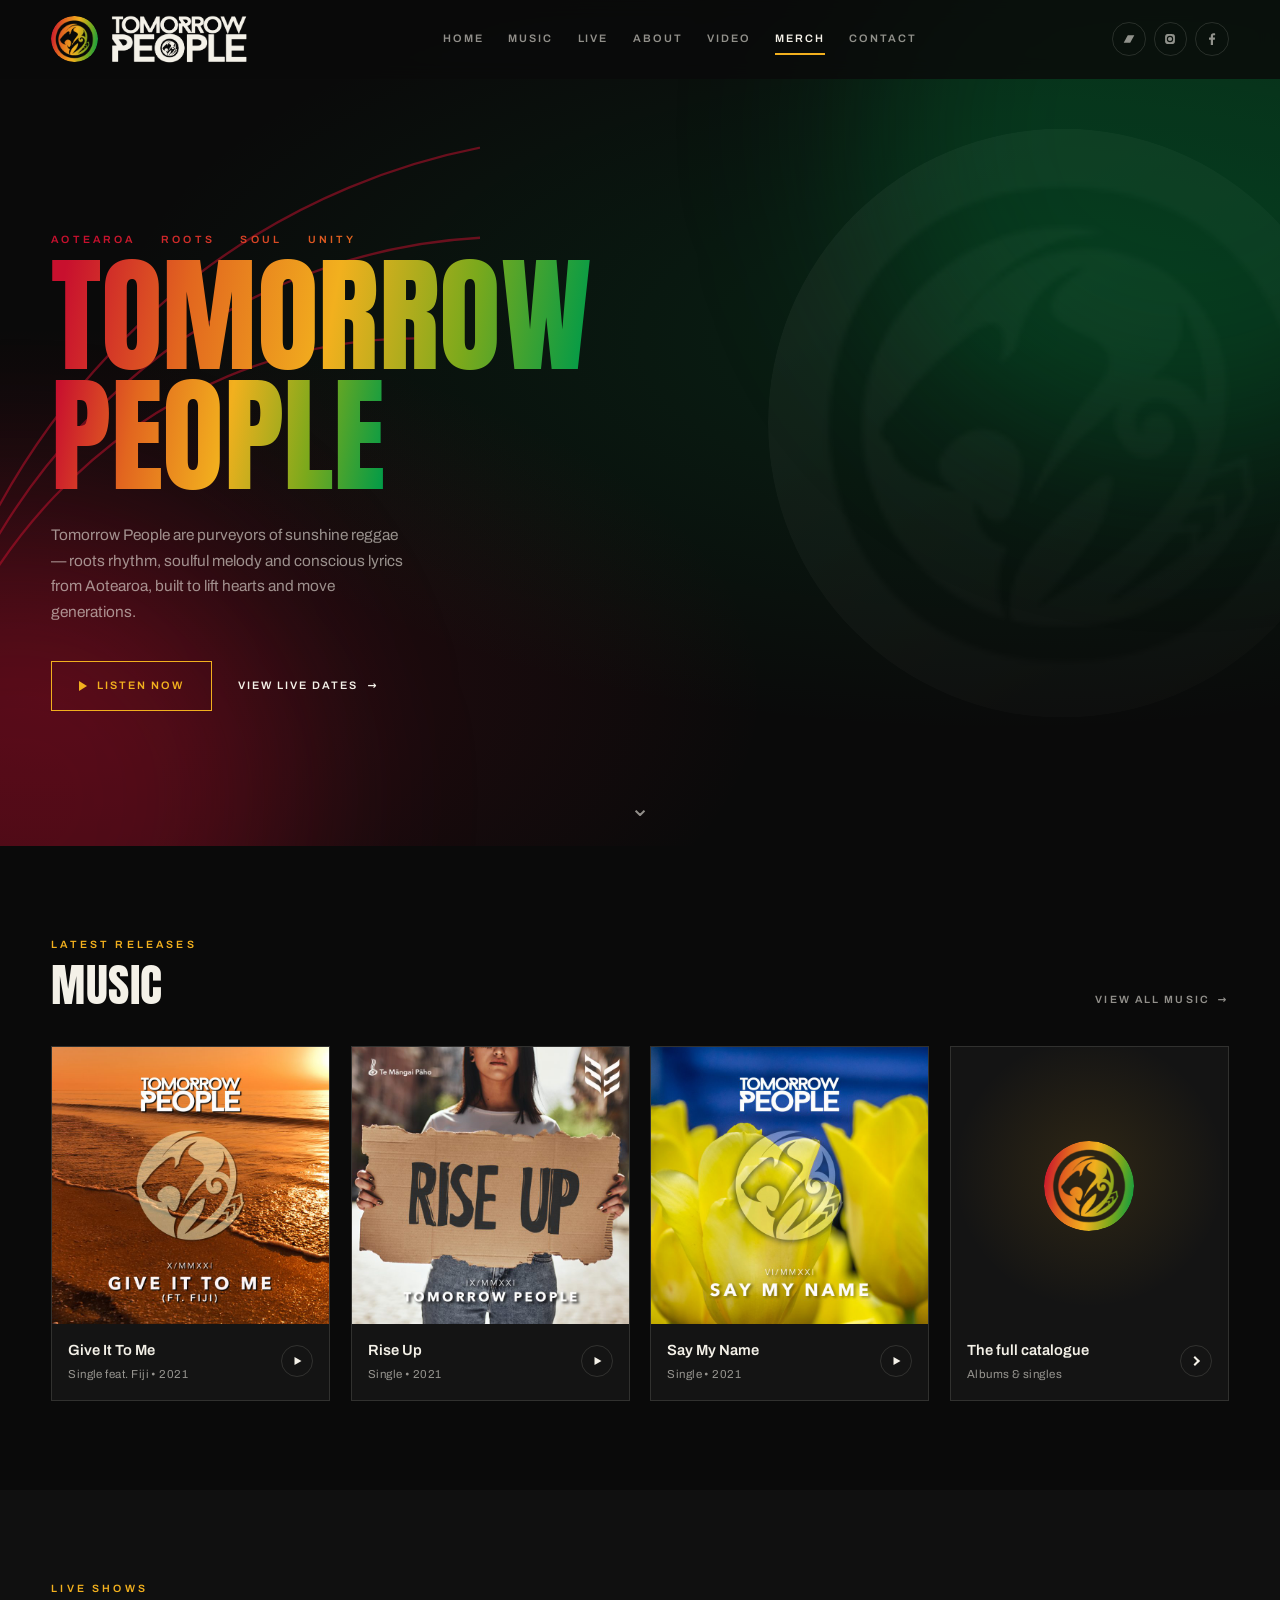
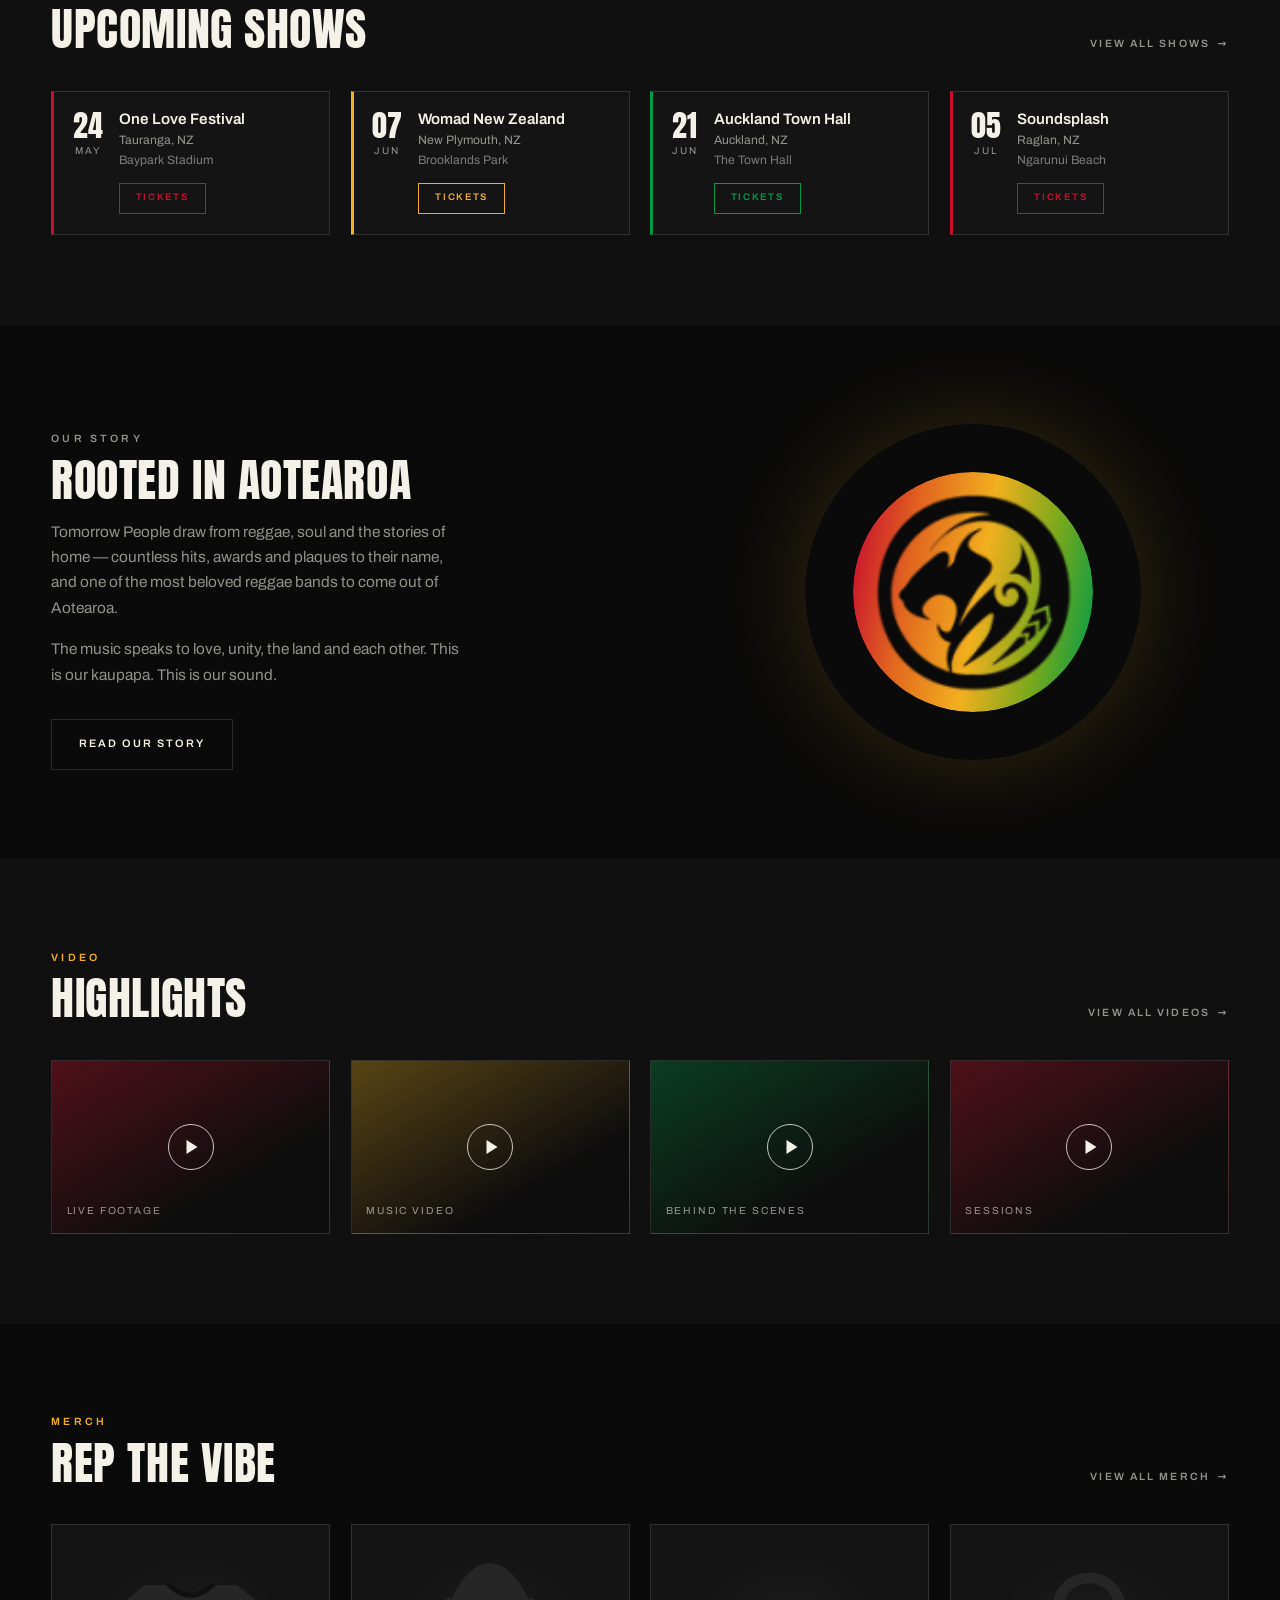
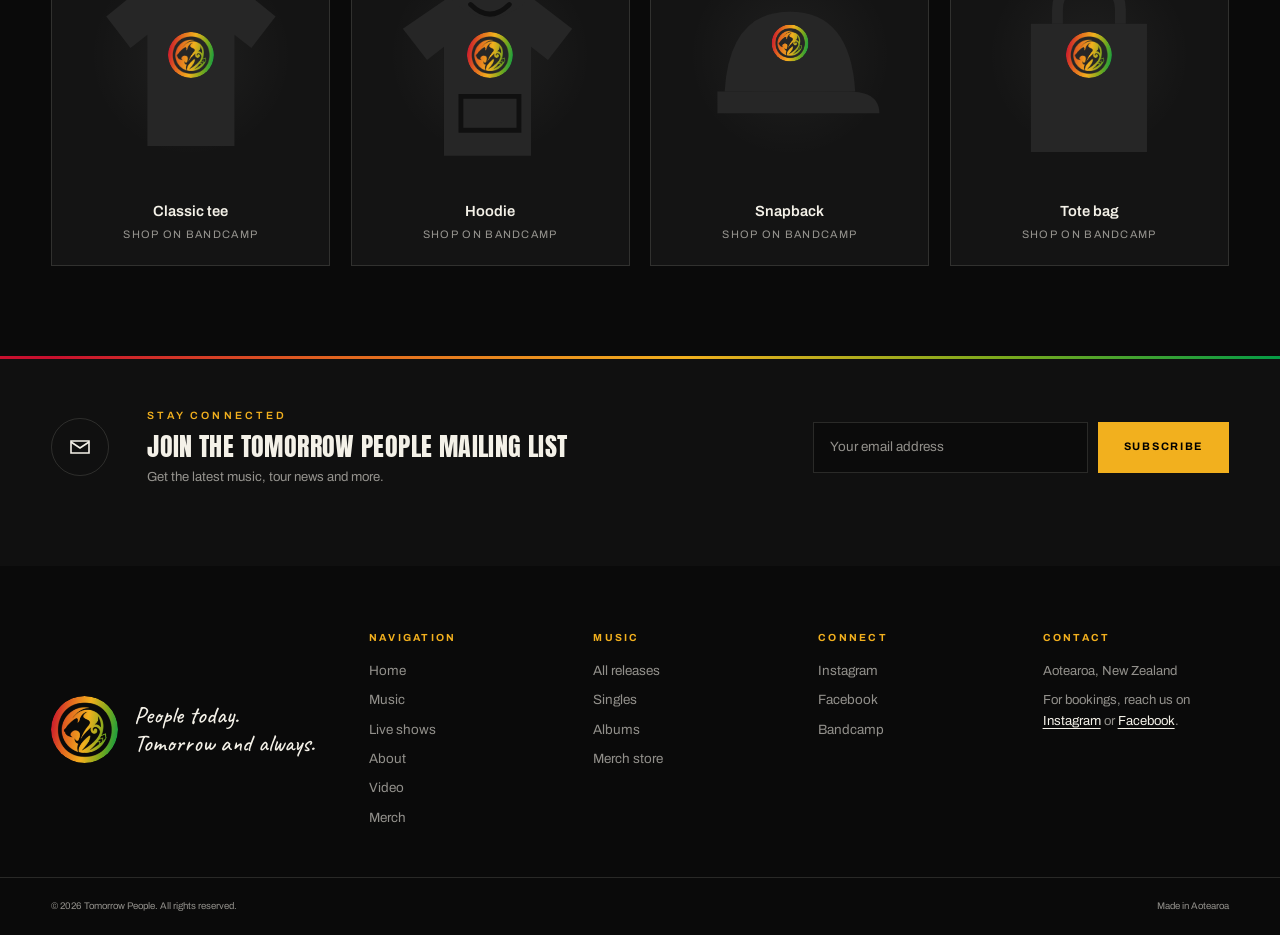
==== index.html @ d4800ada "Add root index.html for GitHub Pages Duplicates the self-contained standalone so the site loads at t" ====
<!DOCTYPE html>
<html lang="en-NZ">
<head>
<meta charset="utf-8">
<meta name="viewport" content="width=device-width, initial-scale=1">
<title>Tomorrow People — Aotearoa Reggae Band</title>
<meta name="description" content="Tomorrow People are purveyors of sunshine reggae. Countless hits, awards and plaques to their name, they are one of New Zealand's most beloved reggae bands.">
<link rel="icon" href="[data-uri]">
<style>
/* latin-ext */
@font-face {
  font-family: 'Anton';
  font-style: normal;
  font-weight: 400;
  font-display: swap;
  src: url([data-uri]) format('woff2');
  unicode-range: U+0100-02BA, U+02BD-02C5, U+02C7-02CC, U+02CE-02D7, U+02DD-02FF, U+0304, U+0308, U+0329, U+1D00-1DBF, U+1E00-1E9F, U+1EF2-1EFF, U+2020, U+20A0-20AB, U+20AD-20C0, U+2113, U+2C60-2C7F, U+A720-A7FF;
}
/* latin */
@font-face {
  font-family: 'Anton';
  font-style: normal;
  font-weight: 400;
  font-display: swap;
  src: url([data-uri]) format('woff2');
  unicode-range: U+0000-00FF, U+0131, U+0152-0153, U+02BB-02BC, U+02C6, U+02DA, U+02DC, U+0304, U+0308, U+0329, U+2000-206F, U+20AC, U+2122, U+2191, U+2193, U+2212, U+2215, U+FEFF, U+FFFD;
}
/* latin-ext */
@font-face {
  font-family: 'Archivo';
  font-style: normal;
  font-weight: 400;
  font-stretch: 100%;
  font-display: swap;
  src: url([data-uri]) format('woff2');
  unicode-range: U+0100-02BA, U+02BD-02C5, U+02C7-02CC, U+02CE-02D7, U+02DD-02FF, U+0304, U+0308, U+0329, U+1D00-1DBF, U+1E00-1E9F, U+1EF2-1EFF, U+2020, U+20A0-20AB, U+20AD-20C0, U+2113, U+2C60-2C7F, U+A720-A7FF;
}
/* latin */
@font-face {
  font-family: 'Archivo';
  font-style: normal;
  font-weight: 400;
  font-stretch: 100%;
  font-display: swap;
  src: url([data-uri]) format('woff2');
  unicode-range: U+0000-00FF, U+0131, U+0152-0153, U+02BB-02BC, U+02C6, U+02DA, U+02DC, U+0304, U+0308, U+0329, U+2000-206F, U+20AC, U+2122, U+2191, U+2193, U+2212, U+2215, U+FEFF, U+FFFD;
}
/* latin-ext */
@font-face {
  font-family: 'Archivo';
  font-style: normal;
  font-weight: 500;
  font-stretch: 100%;
  font-display: swap;
  src: url([data-uri]) format('woff2');
  unicode-range: U+0100-02BA, U+02BD-02C5, U+02C7-02CC, U+02CE-02D7, U+02DD-02FF, U+0304, U+0308, U+0329, U+1D00-1DBF, U+1E00-1E9F, U+1EF2-1EFF, U+2020, U+20A0-20AB, U+20AD-20C0, U+2113, U+2C60-2C7F, U+A720-A7FF;
}
/* latin */
@font-face {
  font-family: 'Archivo';
  font-style: normal;
  font-weight: 500;
  font-stretch: 100%;
  font-display: swap;
  src: url([data-uri]) format('woff2');
  unicode-range: U+0000-00FF, U+0131, U+0152-0153, U+02BB-02BC, U+02C6, U+02DA, U+02DC, U+0304, U+0308, U+0329, U+2000-206F, U+20AC, U+2122, U+2191, U+2193, U+2212, U+2215, U+FEFF, U+FFFD;
}
/* latin-ext */
@font-face {
  font-family: 'Archivo';
  font-style: normal;
  font-weight: 600;
  font-stretch: 100%;
  font-display: swap;
  src: url([data-uri]) format('woff2');
  unicode-range: U+0100-02BA, U+02BD-02C5, U+02C7-02CC, U+02CE-02D7, U+02DD-02FF, U+0304, U+0308, U+0329, U+1D00-1DBF, U+1E00-1E9F, U+1EF2-1EFF, U+2020, U+20A0-20AB, U+20AD-20C0, U+2113, U+2C60-2C7F, U+A720-A7FF;
}
/* latin */
@font-face {
  font-family: 'Archivo';
  font-style: normal;
  font-weight: 600;
  font-stretch: 100%;
  font-display: swap;
  src: url([data-uri]) format('woff2');
  unicode-range: U+0000-00FF, U+0131, U+0152-0153, U+02BB-02BC, U+02C6, U+02DA, U+02DC, U+0304, U+0308, U+0329, U+2000-206F, U+20AC, U+2122, U+2191, U+2193, U+2212, U+2215, U+FEFF, U+FFFD;
}
/* latin-ext */
@font-face {
  font-family: 'Archivo';
  font-style: normal;
  font-weight: 700;
  font-stretch: 100%;
  font-display: swap;
  src: url([data-uri]) format('woff2');
  unicode-range: U+0100-02BA, U+02BD-02C5, U+02C7-02CC, U+02CE-02D7, U+02DD-02FF, U+0304, U+0308, U+0329, U+1D00-1DBF, U+1E00-1E9F, U+1EF2-1EFF, U+2020, U+20A0-20AB, U+20AD-20C0, U+2113, U+2C60-2C7F, U+A720-A7FF;
}
/* latin */
@font-face {
  font-family: 'Archivo';
  font-style: normal;
  font-weight: 700;
  font-stretch: 100%;
  font-display: swap;
  src: url([data-uri]) format('woff2');
  unicode-range: U+0000-00FF, U+0131, U+0152-0153, U+02BB-02BC, U+02C6, U+02DA, U+02DC, U+0304, U+0308, U+0329, U+2000-206F, U+20AC, U+2122, U+2191, U+2193, U+2212, U+2215, U+FEFF, U+FFFD;
}

/* latin-ext */
@font-face {
  font-family: 'Caveat';
  font-style: normal;
  font-weight: 500;
  font-display: swap;
  src: url([data-uri]) format('woff2');
  unicode-range: U+0100-02BA, U+02BD-02C5, U+02C7-02CC, U+02CE-02D7, U+02DD-02FF, U+0304, U+0308, U+0329, U+1D00-1DBF, U+1E00-1E9F, U+1EF2-1EFF, U+2020, U+20A0-20AB, U+20AD-20C0, U+2113, U+2C60-2C7F, U+A720-A7FF;
}
/* latin */
@font-face {
  font-family: 'Caveat';
  font-style: normal;
  font-weight: 500;
  font-display: swap;
  src: url([data-uri]) format('woff2');
  unicode-range: U+0000-00FF, U+0131, U+0152-0153, U+02BB-02BC, U+02C6, U+02DA, U+02DC, U+0304, U+0308, U+0329, U+2000-206F, U+20AC, U+2122, U+2191, U+2193, U+2212, U+2215, U+FEFF, U+FFFD;
}
/* latin-ext */
@font-face {
  font-family: 'Caveat';
  font-style: normal;
  font-weight: 600;
  font-display: swap;
  src: url([data-uri]) format('woff2');
  unicode-range: U+0100-02BA, U+02BD-02C5, U+02C7-02CC, U+02CE-02D7, U+02DD-02FF, U+0304, U+0308, U+0329, U+1D00-1DBF, U+1E00-1E9F, U+1EF2-1EFF, U+2020, U+20A0-20AB, U+20AD-20C0, U+2113, U+2C60-2C7F, U+A720-A7FF;
}
/* latin */
@font-face {
  font-family: 'Caveat';
  font-style: normal;
  font-weight: 600;
  font-display: swap;
  src: url([data-uri]) format('woff2');
  unicode-range: U+0000-00FF, U+0131, U+0152-0153, U+02BB-02BC, U+02C6, U+02DA, U+02DC, U+0304, U+0308, U+0329, U+2000-206F, U+20AC, U+2122, U+2191, U+2193, U+2212, U+2215, U+FEFF, U+FFFD;
}

</style>
<style>
/* Tomorrow People — 2026 redesign
   Display: Anton · Text/UI: Archivo · Script: Caveat (all self-hosted) */

:root {
  --ink:       #0a0a0a;
  --panel:     #101010;
  --panel-2:   #141414;
  --cream:     #f4f1e8;
  --muted:     rgba(244, 241, 232, .58);
  --faint:     rgba(244, 241, 232, .13);

  --red:   #c8102e;
  --gold:  #f2b01e;
  --green: #009b48;

  --rasta: linear-gradient(100deg, var(--red) 4%, #e2661f 26%, var(--gold) 52%, #7ba91c 76%, var(--green) 98%);

  --shell: 1360px;
  --pad: clamp(1.25rem, 4vw, 4rem);
  --section-y: clamp(3.5rem, 7vw, 6.5rem);

  --display: "Anton", "Arial Narrow", sans-serif;
  --text: "Archivo", system-ui, -apple-system, "Segoe UI", sans-serif;
  --script: "Caveat", cursive;

  --ease: cubic-bezier(.22, .61, .36, 1);

  /* Emblem crop, from the 900×320 logo sheet. The mark is a solid disc with the
     lion knocked OUT of it, so the gradient paints the disc and the lion reads as
     negative space. Cropping inside the disc's outer edge (x313 y141, 148×148) and
     clipping to a circle trims the reggae margin down to a slim collar. */
  --sheet: url([data-uri]);
}

*, *::before, *::after { box-sizing: border-box; }

html { scroll-behavior: smooth; scroll-padding-top: 5.5rem; }

body {
  margin: 0;
  background: var(--ink);
  color: var(--cream);
  font-family: var(--text);
  font-size: clamp(.88rem, .82rem + .18vw, .97rem);
  line-height: 1.65;
  -webkit-font-smoothing: antialiased;
  overflow-x: hidden;
}

img, svg { display: block; max-width: 100%; height: auto; }
a { color: inherit; text-decoration: none; }
h1, h2, h3 { margin: 0; font-weight: 400; }
p { margin: 0; }
ul { margin: 0; padding: 0; list-style: none; }

:focus-visible { outline: 2px solid var(--gold); outline-offset: 3px; }

.shell {
  width: 100%; max-width: var(--shell);
  margin-inline: auto; padding-inline: var(--pad);
}

.visually-hidden {
  position: absolute; width: 1px; height: 1px;
  margin: -1px; padding: 0; overflow: hidden;
  clip-path: inset(50%); white-space: nowrap;
}

.skip {
  position: absolute; top: -100px; left: 1rem; z-index: 100;
  background: var(--gold); color: #000;
  padding: .7rem 1.1rem; font-size: .75rem;
  letter-spacing: .14em; text-transform: uppercase;
}
.skip:focus { top: 1rem; }

/* ── The emblem, cropped out of the wordmark and re-coloured ─── */

.emblem {
  --size: 2rem;
  display: block;
  width: var(--size); height: var(--size);
  border-radius: 50%;
  background: var(--cream);
  -webkit-mask-image: var(--sheet);
  mask-image: var(--sheet);
  -webkit-mask-repeat: no-repeat;
  mask-repeat: no-repeat;
  -webkit-mask-size: calc(var(--size) * 6.0811) calc(var(--size) * 2.1622);
  mask-size: calc(var(--size) * 6.0811) calc(var(--size) * 2.1622);
  -webkit-mask-position: calc(var(--size) * -2.1149) calc(var(--size) * -.9527);
  mask-position: calc(var(--size) * -2.1149) calc(var(--size) * -.9527);
}
.emblem-rasta { background: var(--rasta); }

.wordmark {
  display: block;
  width: 8.6rem; aspect-ratio: 900 / 320;
  background: var(--cream);
  -webkit-mask-image: var(--sheet);
  mask-image: var(--sheet);
  -webkit-mask-size: contain; mask-size: contain;
  -webkit-mask-repeat: no-repeat; mask-repeat: no-repeat;
}

/* No outer ring — the emblem's own disc is the mark. */
.badge { display: grid; place-items: center; flex: none; }
.badge-inner { display: grid; place-items: center; }
.badge .emblem { --size: 2.9rem; }
.badge-lg .emblem { --size: 4.2rem; }

/* ── Type helpers ─────────────────────────────────────────── */

.section-title {
  font-family: var(--display);
  font-size: clamp(1.8rem, 1.2rem + 2.1vw, 2.9rem);
  line-height: 1.02;
  letter-spacing: .012em;
  text-transform: uppercase;
}

.eyebrow {
  text-transform: uppercase;
  letter-spacing: .3em;
  font-size: .66rem;
  font-weight: 600;
  margin-bottom: .5rem;
}
.eyebrow-gold { color: var(--gold); }
.eyebrow-rasta {
  background: var(--rasta);
  -webkit-background-clip: text; background-clip: text;
  color: transparent;
}
.eyebrow b { font-weight: 400; opacity: .8; margin-inline: .25rem; }

.rasta-text {
  background: var(--rasta);
  -webkit-background-clip: text; background-clip: text;
  color: transparent;
}

.head {
  display: flex; align-items: flex-end; justify-content: space-between;
  gap: 1.5rem; flex-wrap: wrap;
  margin-bottom: clamp(1.5rem, 3vw, 2.4rem);
}
.head-link {
  text-transform: uppercase; letter-spacing: .2em;
  font-size: .66rem; font-weight: 600;
  display: inline-flex; align-items: center; gap: .5rem;
  color: var(--muted);
  transition: color .3s var(--ease), gap .3s var(--ease);
}
.head-link:hover { color: var(--gold); gap: .85rem; }

/* ── Buttons ──────────────────────────────────────────────── */

.btn {
  display: inline-flex; align-items: center; gap: .6rem;
  padding: .95rem 1.7rem;
  border: 1px solid transparent;
  text-transform: uppercase; letter-spacing: .18em;
  font-size: .68rem; font-weight: 600;
  transition: background-color .3s var(--ease), color .3s var(--ease),
              border-color .3s var(--ease), transform .3s var(--ease);
  white-space: nowrap;
}
.btn-gold { border-color: var(--gold); color: var(--gold); }
.btn-gold:hover { background: var(--gold); color: #000; }

.btn-outline { border-color: var(--faint); color: var(--cream); }
.btn-outline:hover { border-color: var(--gold); color: var(--gold); }

.btn-plain { color: var(--cream); padding-inline: .4rem; }
.btn-plain:hover { color: var(--gold); }

.play {
  width: 0; height: 0;
  border-left: 8px solid currentColor;
  border-top: 5px solid transparent;
  border-bottom: 5px solid transparent;
}

/* ── Header ───────────────────────────────────────────────── */

.site-header {
  position: fixed; inset: 0 0 auto 0; z-index: 50;
  background: rgba(10, 10, 10, .82);
  backdrop-filter: blur(10px);
  border-bottom: 1px solid transparent;
  transition: background-color .35s var(--ease), border-color .35s var(--ease);
}
.site-header.is-stuck {
  background: rgba(10, 10, 10, .96);
  border-bottom-color: var(--faint);
}

.header-inner {
  display: flex; align-items: center; gap: clamp(1rem, 3vw, 2.5rem);
  min-height: 4.9rem;
}
.brand { display: flex; align-items: center; gap: .8rem; }

.nav-desktop {
  display: flex; gap: clamp(.9rem, 1.9vw, 2rem);
  margin-inline: auto;
}
.nav-desktop a {
  position: relative;
  text-transform: uppercase; letter-spacing: .18em;
  font-size: .68rem; font-weight: 600;
  padding-block: .4rem;
  color: var(--muted);
  transition: color .3s var(--ease);
}
.nav-desktop a::after {
  content: ""; position: absolute; left: 0; right: 0; bottom: 0;
  height: 2px; background: var(--gold);
  transform: scaleX(0); transform-origin: center;
  transition: transform .3s var(--ease);
}
.nav-desktop a:hover { color: var(--cream); }
.nav-desktop a.is-active { color: var(--cream); }
.nav-desktop a.is-active::after { transform: scaleX(1); }

.header-social { display: flex; gap: .5rem; }
.header-social a {
  display: grid; place-items: center;
  width: 2.1rem; height: 2.1rem; border-radius: 50%;
  border: 1px solid var(--faint); color: var(--muted);
  transition: color .3s var(--ease), border-color .3s var(--ease);
}
.header-social svg { width: 1rem; height: 1rem; fill: currentColor; }
.header-social a:hover { color: var(--gold); border-color: var(--gold); }

.burger {
  display: none; gap: 5px; place-content: center;
  width: 2.6rem; height: 2.6rem;
  background: none; border: 0; cursor: pointer; padding: 0;
}
.burger span {
  display: block; width: 25px; height: 2px; background: var(--cream);
  transition: transform .3s var(--ease), opacity .2s var(--ease);
}
.burger[aria-expanded="true"] span:nth-child(1) { transform: translateY(7px) rotate(45deg); }
.burger[aria-expanded="true"] span:nth-child(2) { opacity: 0; }
.burger[aria-expanded="true"] span:nth-child(3) { transform: translateY(-7px) rotate(-45deg); }

/* ── Overlay menu ─────────────────────────────────────────── */

.overlay {
  position: fixed; inset: 0; z-index: 45;
  background: var(--ink);
  display: flex; flex-direction: column;
  justify-content: center; gap: 2.5rem;
  padding: 6rem var(--pad) 3rem;
}
.overlay[hidden] { display: none; }
.overlay-nav { display: grid; gap: .3rem; }
.overlay-nav a {
  font-family: var(--display);
  font-size: clamp(1.9rem, 1rem + 4.4vw, 3.4rem);
  line-height: 1.15; text-transform: uppercase;
  color: var(--muted);
  transition: color .3s var(--ease), transform .3s var(--ease);
}
.overlay-nav a:hover { color: var(--gold); transform: translateX(.5rem); }
.overlay-foot {
  display: flex; flex-wrap: wrap; gap: 1.4rem;
  border-top: 1px solid var(--faint); padding-top: 1.4rem;
  font-size: .7rem; letter-spacing: .18em; text-transform: uppercase;
  color: var(--muted);
}

/* ── Hero ─────────────────────────────────────────────────── */

.hero {
  position: relative; overflow: hidden;
  display: grid; align-items: center;
  min-height: min(94vh, 880px);
  padding-top: 6rem;
  background:
    radial-gradient(120% 80% at 78% 40%, rgba(0, 155, 72, .16), transparent 58%),
    radial-gradient(90% 70% at 4% 82%, rgba(200, 16, 46, .18), transparent 62%),
    var(--ink);
}

.hero-mark {
  --size: clamp(22rem, 46vw, 44rem);
  position: absolute; top: 50%; right: -6%;
  transform: translateY(-50%);
  background: linear-gradient(150deg, rgba(244,241,232,.24), rgba(244,241,232,.05));
  opacity: .22;
  filter: blur(.4px);
  pointer-events: none;
}

.glow {
  position: absolute; border-radius: 50%;
  filter: blur(90px); pointer-events: none;
}
.glow-left { width: 34rem; height: 34rem; left: -16rem; bottom: -14rem; background: rgba(200, 16, 46, .3); }
.glow-right { width: 40rem; height: 40rem; right: -14rem; top: -12rem; background: rgba(0, 155, 72, .26); }

.arcs {
  position: absolute; left: 0; bottom: 0;
  width: min(38%, 30rem); height: 100%;
  fill: none; stroke: var(--red); stroke-width: 1.4;
  opacity: .5; pointer-events: none;
}

.hero-inner { position: relative; z-index: 2; }

.hero-title {
  font-family: var(--display);
  font-size: clamp(3rem, .4rem + 9.4vw, 8.5rem);
  line-height: .95;
  letter-spacing: -.004em;
  text-transform: uppercase;
}

.hero-lede {
  margin-top: 1.6rem;
  color: var(--muted);
  max-width: 40ch;
}
.hero-actions { display: flex; flex-wrap: wrap; align-items: center; gap: 1.2rem; margin-top: 2.3rem; }

.scroll-cue {
  position: absolute; left: 50%; bottom: 1.6rem;
  transform: translateX(-50%);
  color: var(--muted); font-size: 1.5rem; line-height: 1;
  animation: bob 2.4s ease-in-out infinite;
}
.scroll-cue:hover { color: var(--gold); }
@keyframes bob { 0%, 100% { transform: translate(-50%, 0); } 50% { transform: translate(-50%, 6px); } }

/* ── Section shells ───────────────────────────────────────── */

.band { padding-block: var(--section-y); background: var(--ink); }
.band-alt { background: var(--panel); }

/* ── Music cards ──────────────────────────────────────────── */

.cards {
  display: grid;
  grid-template-columns: repeat(4, minmax(0, 1fr));
  gap: clamp(.8rem, 1.6vw, 1.4rem);
}
.card { background: var(--panel-2); border: 1px solid var(--faint); }
.card > a { display: block; height: 100%; }
.card-art { display: grid; place-items: center; aspect-ratio: 1; overflow: hidden; }
.card-art img {
  width: 100%; height: 100%; object-fit: cover;
  transition: transform .5s var(--ease);
}
.card:hover .card-art img { transform: scale(1.05); }
.card-more .card-art {
  background: radial-gradient(70% 70% at 50% 45%, rgba(242, 176, 30, .12), transparent 70%);
}
/* --size must be a length: the mask-size/mask-position calcs below resolve
   percentages against different boxes and would desync the crop. */
.card-more .emblem { --size: clamp(3.5rem, 7vw, 6rem); }

.card-foot {
  display: flex; align-items: center; justify-content: space-between;
  gap: .8rem; padding: .85rem 1rem 1rem;
}
.card-text { display: grid; gap: .15rem; min-width: 0; }
.card-text strong { font-weight: 600; font-size: .92rem; }
.card-text em {
  font-style: normal; font-size: .72rem;
  color: var(--muted); letter-spacing: .04em;
}

.play-dot {
  position: relative; flex: none;
  width: 2rem; height: 2rem; border-radius: 50%;
  border: 1px solid var(--faint);
  transition: border-color .3s var(--ease), background-color .3s var(--ease);
}
.play-dot::after {
  content: ""; position: absolute; top: 50%; left: 54%;
  transform: translate(-50%, -50%);
  border-left: 7px solid var(--cream);
  border-top: 4.5px solid transparent;
  border-bottom: 4.5px solid transparent;
  transition: border-left-color .3s var(--ease);
}
.play-dot-arrow::after {
  left: 50%; border: 0;
  width: 7px; height: 7px;
  border-top: 2px solid var(--cream); border-right: 2px solid var(--cream);
  transform: translate(-65%, -50%) rotate(45deg);
}
.card:hover .play-dot { border-color: var(--gold); background: var(--gold); }
.card:hover .play-dot::after { border-left-color: #000; border-top-color: #000; border-right-color: #000; }

/* ── Shows ────────────────────────────────────────────────── */

.shows {
  display: grid;
  grid-template-columns: repeat(4, minmax(0, 1fr));
  gap: clamp(.8rem, 1.6vw, 1.4rem);
}
.show {
  display: flex; gap: 1rem;
  padding: 1.15rem 1.15rem 1.25rem;
  background: var(--panel-2);
  border: 1px solid var(--faint);
  border-left: 3px solid var(--gold);
  transition: transform .3s var(--ease), border-color .3s var(--ease);
}
.show:hover { transform: translateY(-4px); }
.show-red { border-left-color: var(--red); }
.show-gold { border-left-color: var(--gold); }
.show-green { border-left-color: var(--green); }

.show-when { text-align: center; flex: none; }
.show-when b {
  display: block; font-family: var(--display);
  font-size: 1.9rem; line-height: 1; font-weight: 400;
}
.show-when span {
  display: block; margin-top: .15rem;
  font-size: .62rem; letter-spacing: .2em; text-transform: uppercase;
  color: var(--muted);
}
.show-what { min-width: 0; }
.show-what h3 { font-size: .95rem; font-weight: 600; line-height: 1.3; }
.show-what p { font-size: .76rem; color: var(--muted); }
.show-venue { opacity: .8; }
.ticket {
  display: inline-block; margin-top: .8rem;
  padding: .42rem 1rem;
  border: 1px solid currentColor;
  font-size: .6rem; letter-spacing: .18em; text-transform: uppercase; font-weight: 600;
  transition: background-color .3s var(--ease), color .3s var(--ease);
}
.show-red .ticket { color: var(--red); }
.show-gold .ticket { color: var(--gold); }
.show-green .ticket { color: var(--green); }
.show-red .ticket:hover { background: var(--red); color: #fff; }
.show-gold .ticket:hover { background: var(--gold); color: #000; }
.show-green .ticket:hover { background: var(--green); color: #fff; }

/* ── Story ────────────────────────────────────────────────── */

.story { position: relative; overflow: hidden; }
.story-grid {
  display: grid;
  grid-template-columns: minmax(0, 1fr) minmax(0, .85fr);
  gap: clamp(2rem, 5vw, 4rem);
  align-items: center;
}
.story-copy p { color: var(--muted); max-width: 46ch; margin-top: 1rem; }
.story-copy .section-title { margin-bottom: .4rem; }
.story-copy .btn { margin-top: 2rem; }

.story-art { display: grid; place-items: center; }
.ring {
  display: grid; place-items: center;
  width: min(100%, 21rem); aspect-ratio: 1;
  border-radius: 50%;
  box-shadow: 0 0 90px rgba(242, 176, 30, .18);
}
.ring .emblem { --size: clamp(9rem, 19vw, 15rem); }

/* ── Video ────────────────────────────────────────────────── */

.videos {
  display: grid;
  grid-template-columns: repeat(4, minmax(0, 1fr));
  gap: clamp(.8rem, 1.6vw, 1.4rem);
}
.video > a {
  position: relative; display: grid; place-items: center;
  aspect-ratio: 16 / 10;
  border: 1px solid var(--faint);
  overflow: hidden;
}
.video-red > a { background: linear-gradient(150deg, rgba(200,16,46,.34), #0d0d0d 70%); }
.video-gold > a { background: linear-gradient(150deg, rgba(242,176,30,.32), #0d0d0d 70%); }
.video-green > a { background: linear-gradient(150deg, rgba(0,155,72,.32), #0d0d0d 70%); }

.video-play {
  position: relative;
  width: 2.9rem; height: 2.9rem; border-radius: 50%;
  border: 1.5px solid rgba(244, 241, 232, .8);
  transition: background-color .3s var(--ease), transform .3s var(--ease);
}
.video-play::after {
  content: ""; position: absolute; top: 50%; left: 54%;
  transform: translate(-50%, -50%);
  border-left: 11px solid var(--cream);
  border-top: 7px solid transparent;
  border-bottom: 7px solid transparent;
}
.video:hover .video-play { transform: scale(1.08); background: rgba(244, 241, 232, .14); }
.video-label {
  position: absolute; left: .9rem; bottom: .8rem;
  font-size: .64rem; letter-spacing: .18em; text-transform: uppercase;
  color: var(--muted);
}

/* ── Merch ────────────────────────────────────────────────── */

.merch {
  display: grid;
  grid-template-columns: repeat(4, minmax(0, 1fr));
  gap: clamp(.8rem, 1.6vw, 1.4rem);
}
.product { background: var(--panel-2); border: 1px solid var(--faint); }
.product > a { display: grid; gap: .2rem; padding: 1.2rem 1.1rem 1.3rem; justify-items: center; }

.product-art {
  position: relative; display: grid; place-items: center;
  width: 100%; aspect-ratio: 1; margin-bottom: .6rem;
  background: radial-gradient(58% 58% at 50% 46%, rgba(244, 241, 232, .05), transparent 72%);
}
.product-art svg {
  width: 100%; height: 100%;
  fill: #262626; stroke: none;
  transition: transform .35s var(--ease);
}
.product-art svg .cut { fill: none; stroke: #101010; stroke-width: 4; stroke-linecap: round; }
.product-art svg .outline { fill: none; stroke: #262626; stroke-width: 9; }
.product:hover .product-art svg { transform: translateY(-5px); }

.product-mark {
  position: absolute; top: 46%; left: 50%;
  transform: translate(-50%, -50%);
  --size: clamp(1.9rem, 3.6vw, 2.9rem);
  transition: transform .35s var(--ease);
}
.product:hover .product-mark { transform: translate(-50%, calc(-50% - 5px)); }
.product-mark-cap { top: 41%; --size: clamp(1.5rem, 2.9vw, 2.3rem); }

.product-name { font-weight: 600; font-size: .92rem; }
.product-meta { font-size: .68rem; letter-spacing: .12em; text-transform: uppercase; color: var(--muted); }

/* ── Newsletter ───────────────────────────────────────────── */

.subscribe {
  padding-block: clamp(2rem, 4vw, 3rem);
  background: var(--panel);
  border-top: 3px solid transparent;
  border-image: var(--rasta) 1;
}
.subscribe-inner {
  display: flex; align-items: center; gap: clamp(1rem, 3vw, 2.5rem);
  flex-wrap: wrap;
}
.envelope {
  display: grid; place-items: center; flex: none;
  width: 3.6rem; height: 3.6rem; border-radius: 50%;
  border: 1px solid var(--faint); color: var(--cream);
}
.envelope svg { width: 1.5rem; height: 1.5rem; }
.subscribe-copy { flex: 1 1 20rem; }
.subscribe-copy h2 {
  font-family: var(--display);
  font-size: clamp(1.15rem, .9rem + 1vw, 1.6rem);
  text-transform: uppercase; letter-spacing: .015em; line-height: 1.15;
}
.subscribe-note { color: var(--muted); font-size: .82rem; margin-top: .3rem; }

.subscribe-form { display: flex; gap: .6rem; flex: 0 1 26rem; }
.subscribe-form input {
  flex: 1; min-width: 0;
  background: #0b0b0b; border: 1px solid var(--faint);
  color: var(--cream); padding: .85rem 1rem; font: inherit; font-size: .84rem;
}
.subscribe-form input::placeholder { color: var(--muted); }
.subscribe-form input:focus { outline: none; border-color: var(--gold); }
.subscribe-form button {
  background: var(--gold); border: 0; cursor: pointer;
  color: #000; padding: .85rem 1.6rem;
  font: inherit; font-size: .68rem; font-weight: 700;
  letter-spacing: .16em; text-transform: uppercase;
  transition: filter .3s var(--ease);
}
.subscribe-form button:hover { filter: brightness(1.12); }

.form-note {
  max-width: var(--shell); margin: .8rem auto 0;
  padding-inline: var(--pad);
  min-height: 1.1rem; font-size: .76rem; color: var(--gold);
}

/* ── Footer ───────────────────────────────────────────────── */

.site-footer { background: var(--ink); padding-top: clamp(2.5rem, 5vw, 4rem); }

.footer-grid {
  display: grid;
  grid-template-columns: minmax(0, 1.5fr) repeat(4, minmax(0, 1fr));
  gap: clamp(1.5rem, 3vw, 2.5rem);
  padding-bottom: clamp(2rem, 4vw, 3rem);
}
.footer-brand { display: flex; align-items: center; gap: 1rem; }
.tagline {
  font-family: var(--script);
  font-size: 1.5rem; line-height: 1.15;
  color: var(--cream);
}

.col { display: grid; gap: .45rem; align-content: start; }
.col p { color: var(--muted); font-size: .82rem; }
.col p a { color: var(--cream); text-decoration: underline; text-underline-offset: 3px; }
.col p a:hover { color: var(--gold); }
.foot-head {
  font-size: .64rem; letter-spacing: .22em; text-transform: uppercase;
  font-weight: 700; color: var(--gold); margin-bottom: .35rem;
}
.col > a { color: var(--muted); font-size: .84rem; width: fit-content; }
.col > a:hover { color: var(--cream); }

.footer-bar {
  display: flex; flex-wrap: wrap; gap: 1rem;
  justify-content: space-between;
  padding-block: 1.3rem;
  border-top: 1px solid var(--faint);
  color: var(--muted); font-size: .72rem;
}

/* ── Reveals ──────────────────────────────────────────────── */

.reveal {
  opacity: 0; transform: translateY(20px);
  transition: opacity .7s var(--ease), transform .7s var(--ease);
}
.reveal.in { opacity: 1; transform: none; }

/* ── Responsive ───────────────────────────────────────────── */

@media (max-width: 1180px) {
  .nav-desktop { display: none; }
  .burger { display: grid; }
  .brand { margin-right: auto; }
  .footer-grid { grid-template-columns: repeat(3, minmax(0, 1fr)); }
  .footer-brand { grid-column: 1 / -1; }
}

@media (max-width: 900px) {
  .cards, .shows, .videos, .merch { grid-template-columns: repeat(2, minmax(0, 1fr)); }
  .story-grid { grid-template-columns: minmax(0, 1fr); }
  .story-art { order: -1; }
  .ring { width: min(100%, 15rem); }
  .hero-mark { --size: 30rem; right: -22%; opacity: .14; }
}

@media (max-width: 620px) {
  .header-social { display: none; }
  .cards, .shows, .videos, .merch { grid-template-columns: minmax(0, 1fr); }
  .footer-grid { grid-template-columns: repeat(2, minmax(0, 1fr)); }
  .subscribe-form { flex: 1 1 100%; }
  .arcs { display: none; }
}

@media (prefers-reduced-motion: reduce) {
  html { scroll-behavior: auto; }
  .scroll-cue { animation: none; }
  .reveal { opacity: 1; transform: none; transition: none; }
  *, *::before, *::after {
    animation-duration: .01ms !important;
    transition-duration: .01ms !important;
  }
}

</style>
</head>
<body>

<a class="skip" href="#main">Skip to content</a>

<header class="site-header" id="home">
  <div class="shell header-inner">
    <a class="brand" href="#home" aria-label="Tomorrow People — home">
      <span class="badge"><span class="badge-inner"><i class="emblem emblem-rasta"></i></span></span>
      <span class="wordmark"></span>
    </a>

    <nav class="nav-desktop" id="nav" aria-label="Primary">
      <a href="#home" class="is-active">Home</a>
      <a href="#music">Music</a>
      <a href="#live">Live</a>
      <a href="#about">About</a>
      <a href="#video">Video</a>
      <a href="#merch">Merch</a>
      <a href="#contact">Contact</a>
    </nav>

    <ul class="header-social">
      <li><a href="https://tomorrowpeople.bandcamp.com" target="_blank" rel="noopener" aria-label="Bandcamp">
        <svg viewBox="0 0 24 24" aria-hidden="true"><path d="M4 17.5 10.2 6.5H20L13.8 17.5H4Z"/></svg></a></li>
      <li><a href="https://www.instagram.com/tomorrowppl/" target="_blank" rel="noopener" aria-label="Instagram">
        <svg viewBox="0 0 24 24" aria-hidden="true"><path d="M12 7.2A4.8 4.8 0 1 0 16.8 12 4.81 4.81 0 0 0 12 7.2Zm0 7.92A3.12 3.12 0 1 1 15.12 12 3.12 3.12 0 0 1 12 15.12Zm6.12-8.1a1.12 1.12 0 1 1-1.12-1.12 1.12 1.12 0 0 1 1.12 1.12ZM12 4.68c2.4 0 2.69.01 3.64.05a4.98 4.98 0 0 1 1.67.31 3 3 0 0 1 1.72 1.72 4.98 4.98 0 0 1 .31 1.67c.04.95.05 1.24.05 3.64s-.01 2.69-.05 3.64a4.98 4.98 0 0 1-.31 1.67 3 3 0 0 1-1.72 1.72 4.98 4.98 0 0 1-1.67.31c-.95.04-1.24.05-3.64.05s-2.69-.01-3.64-.05a4.98 4.98 0 0 1-1.67-.31 3 3 0 0 1-1.72-1.72 4.98 4.98 0 0 1-.31-1.67C4.69 14.69 4.68 14.4 4.68 12s.01-2.69.05-3.64a4.98 4.98 0 0 1 .31-1.67 3 3 0 0 1 1.72-1.72 4.98 4.98 0 0 1 1.67-.31c.95-.04 1.24-.05 3.64-.05Z"/></svg></a></li>
      <li><a href="https://facebook.com/tomorrowppl" target="_blank" rel="noopener" aria-label="Facebook">
        <svg viewBox="0 0 24 24" aria-hidden="true"><path d="M13.5 21v-8h2.7l.4-3.1h-3.1V7.9c0-.9.25-1.5 1.55-1.5h1.65V3.6c-.3-.04-1.3-.13-2.45-.13-2.4 0-4.05 1.47-4.05 4.17V9.9H7.5V13h2.7v8h3.3Z"/></svg></a></li>
    </ul>

    <button class="burger" id="burger" aria-expanded="false" aria-controls="overlay-menu" aria-label="Open menu">
      <span></span><span></span><span></span>
    </button>
  </div>
</header>

<div class="overlay" id="overlay-menu" hidden>
  <nav class="overlay-nav" aria-label="Full">
    <a href="#home">Home</a>
    <a href="#music">Music</a>
    <a href="#live">Live</a>
    <a href="#about">About</a>
    <a href="#video">Video</a>
    <a href="#merch">Merch</a>
    <a href="#contact">Contact</a>
  </nav>
  <div class="overlay-foot">
    <a href="https://tomorrowpeople.bandcamp.com" target="_blank" rel="noopener">Bandcamp</a>
    <a href="https://www.instagram.com/tomorrowppl/" target="_blank" rel="noopener">Instagram</a>
    <a href="https://facebook.com/tomorrowppl" target="_blank" rel="noopener">Facebook</a>
  </div>
</div>

<main id="main">

  <!-- ── HERO ─────────────────────────────────────────────── -->
  <section class="hero">
    <i class="emblem hero-mark" aria-hidden="true"></i>
    <span class="glow glow-left" aria-hidden="true"></span>
    <span class="glow glow-right" aria-hidden="true"></span>
    <svg class="arcs" viewBox="0 0 300 500" preserveAspectRatio="none" aria-hidden="true">
      <path d="M-60 520 A 320 320 0 0 1 260 200" />
      <path d="M-60 520 A 380 380 0 0 1 320 140" />
      <path d="M-60 520 A 440 440 0 0 1 380 80" />
    </svg>

    <div class="shell hero-inner">
      <p class="eyebrow eyebrow-rasta">Aotearoa <b>&bull;</b> Roots <b>&bull;</b> Soul <b>&bull;</b> Unity</p>
      <h1 class="hero-title"><span class="rasta-text">Tomorrow</span><br><span class="rasta-text">People</span></h1>
      <p class="hero-lede">
        Tomorrow People are purveyors of sunshine reggae — roots rhythm,
        soulful melody and conscious lyrics from Aotearoa, built to lift
        hearts and move generations.
      </p>
      <div class="hero-actions">
        <a class="btn btn-gold" href="#music"><span class="play" aria-hidden="true"></span>Listen now</a>
        <a class="btn btn-plain" href="#live">View live dates <span aria-hidden="true">&#8594;</span></a>
      </div>
    </div>

    <a class="scroll-cue" href="#music" aria-label="Scroll to music"><span aria-hidden="true">&#8964;</span></a>
  </section>

  <!-- ── MUSIC ────────────────────────────────────────────── -->
  <section class="band" id="music">
    <div class="shell">
      <div class="head reveal">
        <div>
          <p class="eyebrow eyebrow-gold">Latest releases</p>
          <h2 class="section-title">Music</h2>
        </div>
        <a class="head-link" href="https://tomorrowpeople.bandcamp.com/music" target="_blank" rel="noopener">
          View all music <span aria-hidden="true">&#8594;</span>
        </a>
      </div>

      <ul class="cards reveal">
        <li class="card">
          <a href="https://tomorrowpeople.bandcamp.com/music" target="_blank" rel="noopener">
            <span class="card-art">
              <img src="[data-uri]" alt="Give It To Me (feat. Fiji) artwork" width="1417" height="1417" loading="lazy">
            </span>
            <span class="card-foot">
              <span class="card-text">
                <strong>Give It To Me</strong>
                <em>Single feat. Fiji &bull; 2021</em>
              </span>
              <span class="play-dot" aria-hidden="true"></span>
            </span>
          </a>
        </li>
        <li class="card">
          <a href="https://tomorrowpeople.bandcamp.com/music" target="_blank" rel="noopener">
            <span class="card-art">
              <img src="[data-uri]" alt="Rise Up artwork" width="1417" height="1417" loading="lazy">
            </span>
            <span class="card-foot">
              <span class="card-text">
                <strong>Rise Up</strong>
                <em>Single &bull; 2021</em>
              </span>
              <span class="play-dot" aria-hidden="true"></span>
            </span>
          </a>
        </li>
        <li class="card">
          <a href="https://tomorrowpeople.bandcamp.com/music" target="_blank" rel="noopener">
            <span class="card-art">
              <img src="[data-uri]" alt="Say My Name artwork" width="1417" height="1417" loading="lazy">
            </span>
            <span class="card-foot">
              <span class="card-text">
                <strong>Say My Name</strong>
                <em>Single &bull; 2021</em>
              </span>
              <span class="play-dot" aria-hidden="true"></span>
            </span>
          </a>
        </li>
        <!-- Fourth tile stands in for the rest of the catalogue — there are only
             three cover files in the current site's media library. -->
        <li class="card card-more">
          <a href="https://tomorrowpeople.bandcamp.com/music" target="_blank" rel="noopener">
            <span class="card-art">
              <i class="emblem emblem-rasta" aria-hidden="true"></i>
            </span>
            <span class="card-foot">
              <span class="card-text">
                <strong>The full catalogue</strong>
                <em>Albums &amp; singles</em>
              </span>
              <span class="play-dot play-dot-arrow" aria-hidden="true"></span>
            </span>
          </a>
        </li>
      </ul>
    </div>
  </section>

  <!-- ── LIVE ─────────────────────────────────────────────── -->
  <section class="band band-alt" id="live">
    <div class="shell">
      <div class="head reveal">
        <div>
          <p class="eyebrow eyebrow-gold">Live shows</p>
          <h2 class="section-title">Upcoming shows</h2>
        </div>
        <a class="head-link" href="#contact">View all shows <span aria-hidden="true">&#8594;</span></a>
      </div>

      <!-- SAMPLE DATES — these are placeholders from the design mockup.
           Replace with real listings before this site goes live. -->
      <ul class="shows reveal">
        <li class="show show-red">
          <p class="show-when"><b>24</b><span>May</span></p>
          <div class="show-what">
            <h3>One Love Festival</h3>
            <p>Tauranga, NZ</p>
            <p class="show-venue">Baypark Stadium</p>
            <a class="ticket" href="#contact">Tickets</a>
          </div>
        </li>
        <li class="show show-gold">
          <p class="show-when"><b>07</b><span>Jun</span></p>
          <div class="show-what">
            <h3>Womad New Zealand</h3>
            <p>New Plymouth, NZ</p>
            <p class="show-venue">Brooklands Park</p>
            <a class="ticket" href="#contact">Tickets</a>
          </div>
        </li>
        <li class="show show-green">
          <p class="show-when"><b>21</b><span>Jun</span></p>
          <div class="show-what">
            <h3>Auckland Town Hall</h3>
            <p>Auckland, NZ</p>
            <p class="show-venue">The Town Hall</p>
            <a class="ticket" href="#contact">Tickets</a>
          </div>
        </li>
        <li class="show show-red">
          <p class="show-when"><b>05</b><span>Jul</span></p>
          <div class="show-what">
            <h3>Soundsplash</h3>
            <p>Raglan, NZ</p>
            <p class="show-venue">Ngarunui Beach</p>
            <a class="ticket" href="#contact">Tickets</a>
          </div>
        </li>
      </ul>
    </div>
  </section>

  <!-- ── ABOUT ────────────────────────────────────────────── -->
  <section class="band story" id="about">
    <div class="shell story-grid">
      <div class="story-copy reveal">
        <p class="eyebrow eyebrow-gold">Our story</p>
        <h2 class="section-title">Rooted in Aotearoa</h2>
        <p>
          Tomorrow People draw from reggae, soul and the stories of home —
          countless hits, awards and plaques to their name, and one of the
          most beloved reggae bands to come out of Aotearoa.
        </p>
        <p>
          The music speaks to love, unity, the land and each other.
          This is our kaupapa. This is our sound.
        </p>
        <a class="btn btn-outline" href="#contact">Read our story</a>
      </div>

      <div class="story-art reveal" aria-hidden="true">
        <span class="ring"><i class="emblem emblem-rasta"></i></span>
      </div>
    </div>
  </section>

  <!-- ── VIDEO ────────────────────────────────────────────── -->
  <section class="band band-alt" id="video">
    <div class="shell">
      <div class="head reveal">
        <div>
          <p class="eyebrow eyebrow-gold">Video</p>
          <h2 class="section-title">Highlights</h2>
        </div>
        <a class="head-link" href="#contact">View all videos <span aria-hidden="true">&#8594;</span></a>
      </div>

      <!-- PLACEHOLDER TILES — no video stills exist in the current site's media
           library. Drop in real thumbnails and links when you have them. -->
      <ul class="videos reveal">
        <li class="video video-red"><a href="#contact"><span class="video-play" aria-hidden="true"></span><span class="video-label">Live footage</span></a></li>
        <li class="video video-gold"><a href="#contact"><span class="video-play" aria-hidden="true"></span><span class="video-label">Music video</span></a></li>
        <li class="video video-green"><a href="#contact"><span class="video-play" aria-hidden="true"></span><span class="video-label">Behind the scenes</span></a></li>
        <li class="video video-red"><a href="#contact"><span class="video-play" aria-hidden="true"></span><span class="video-label">Sessions</span></a></li>
      </ul>
    </div>
  </section>

  <!-- ── MERCH ────────────────────────────────────────────── -->
  <section class="band" id="merch">
    <div class="shell">
      <div class="head reveal">
        <div>
          <p class="eyebrow eyebrow-gold">Merch</p>
          <h2 class="section-title">Rep the vibe</h2>
        </div>
        <a class="head-link" href="https://tomorrowpeople.bandcamp.com/merch" target="_blank" rel="noopener">
          View all merch <span aria-hidden="true">&#8594;</span>
        </a>
      </div>

      <!-- Garments are drawn placeholders — swap in real product photography.
           Prices intentionally omitted rather than invented. -->
      <ul class="merch reveal">
        <li class="product">
          <a href="https://tomorrowpeople.bandcamp.com/merch" target="_blank" rel="noopener">
            <span class="product-art">
              <svg viewBox="0 0 200 200" aria-hidden="true">
                <path d="M62 34 H84 q16 14 32 0 h22 l32 26 -20 26 -14 -11 v92 H64 v-92 l-14 11 -20 -26 z"/>
                <path class="cut" d="M82 34 q18 17 36 0"/>
              </svg>
              <i class="emblem emblem-rasta product-mark"></i>
            </span>
            <span class="product-name">Classic tee</span>
            <span class="product-meta">Shop on Bandcamp</span>
          </a>
        </li>
        <li class="product">
          <a href="https://tomorrowpeople.bandcamp.com/merch" target="_blank" rel="noopener">
            <span class="product-art">
              <svg viewBox="0 0 200 200" aria-hidden="true">
                <path d="M66 44 q34 24 68 0 l34 26 -20 26 -14 -11 v90 H62 v-90 l-14 11 -20 -26 z"/>
                <path d="M68 46 q32 30 64 0 q-14 -30 -32 -30 t-32 30 z"/>
                <path class="cut" d="M84 50 q16 16 32 0"/>
                <path class="cut" d="M76 126 h48 v28 h-48 z"/>
              </svg>
              <i class="emblem emblem-rasta product-mark"></i>
            </span>
            <span class="product-name">Hoodie</span>
            <span class="product-meta">Shop on Bandcamp</span>
          </a>
        </li>
        <li class="product">
          <a href="https://tomorrowpeople.bandcamp.com/merch" target="_blank" rel="noopener">
            <span class="product-art">
              <svg viewBox="0 0 200 200" aria-hidden="true">
                <path d="M46 122 q4 -66 54 -66 t54 66 z"/>
                <path d="M40 122 h108 q26 0 26 18 H40 z"/>
              </svg>
              <i class="emblem emblem-rasta product-mark product-mark-cap"></i>
            </span>
            <span class="product-name">Snapback</span>
            <span class="product-meta">Shop on Bandcamp</span>
          </a>
        </li>
        <li class="product">
          <a href="https://tomorrowpeople.bandcamp.com/merch" target="_blank" rel="noopener">
            <span class="product-art">
              <svg viewBox="0 0 200 200" aria-hidden="true">
                <rect x="52" y="66" width="96" height="106"/>
                <path class="outline" d="M74 66 v-12 a26 26 0 0 1 52 0 v12"/>
              </svg>
              <i class="emblem emblem-rasta product-mark"></i>
            </span>
            <span class="product-name">Tote bag</span>
            <span class="product-meta">Shop on Bandcamp</span>
          </a>
        </li>
      </ul>
    </div>
  </section>

  <!-- ── NEWSLETTER ───────────────────────────────────────── -->
  <section class="subscribe">
    <div class="shell subscribe-inner">
      <span class="envelope" aria-hidden="true">
        <svg viewBox="0 0 24 24"><path d="M3 6h18v12H3z" fill="none" stroke="currentColor" stroke-width="1.6"/><path d="m3 7 9 6 9-6" fill="none" stroke="currentColor" stroke-width="1.6"/></svg>
      </span>
      <div class="subscribe-copy">
        <p class="eyebrow eyebrow-gold">Stay connected</p>
        <h2>Join the Tomorrow People mailing list</h2>
        <p class="subscribe-note">Get the latest music, tour news and more.</p>
      </div>
      <form class="subscribe-form" id="newsletter" novalidate>
        <label class="visually-hidden" for="email">Email address</label>
        <input id="email" name="email" type="email" inputmode="email" placeholder="Your email address" required>
        <button type="submit">Subscribe</button>
      </form>
    </div>
    <p class="form-note" id="form-note" role="status"></p>
  </section>

</main>

<!-- ── FOOTER ─────────────────────────────────────────────── -->
<footer class="site-footer" id="contact">
  <div class="shell footer-grid">
    <div class="footer-brand">
      <span class="badge badge-lg"><span class="badge-inner"><i class="emblem emblem-rasta"></i></span></span>
      <p class="tagline">People today.<br>Tomorrow and always.</p>
    </div>

    <nav class="col" aria-label="Navigation">
      <h2 class="foot-head">Navigation</h2>
      <a href="#home">Home</a>
      <a href="#music">Music</a>
      <a href="#live">Live shows</a>
      <a href="#about">About</a>
      <a href="#video">Video</a>
      <a href="#merch">Merch</a>
    </nav>

    <nav class="col" aria-label="Music">
      <h2 class="foot-head">Music</h2>
      <a href="https://tomorrowpeople.bandcamp.com/music" target="_blank" rel="noopener">All releases</a>
      <a href="https://tomorrowpeople.bandcamp.com/music" target="_blank" rel="noopener">Singles</a>
      <a href="https://tomorrowpeople.bandcamp.com/music" target="_blank" rel="noopener">Albums</a>
      <a href="https://tomorrowpeople.bandcamp.com/merch" target="_blank" rel="noopener">Merch store</a>
    </nav>

    <nav class="col" aria-label="Connect">
      <h2 class="foot-head">Connect</h2>
      <a href="https://www.instagram.com/tomorrowppl/" target="_blank" rel="noopener">Instagram</a>
      <a href="https://facebook.com/tomorrowppl" target="_blank" rel="noopener">Facebook</a>
      <a href="https://tomorrowpeople.bandcamp.com" target="_blank" rel="noopener">Bandcamp</a>
    </nav>

    <!-- No booking/contact email is published on the current site — add one here. -->
    <div class="col">
      <h2 class="foot-head">Contact</h2>
      <p>Aotearoa, New Zealand</p>
      <p>For bookings, reach us on <a href="https://www.instagram.com/tomorrowppl/" target="_blank" rel="noopener">Instagram</a> or <a href="https://facebook.com/tomorrowppl" target="_blank" rel="noopener">Facebook</a>.</p>
    </div>
  </div>

  <div class="shell footer-bar">
    <small>&copy; 2026 Tomorrow People. All rights reserved.</small>
    <small>Made in Aotearoa</small>
  </div>
</footer>

<script>
/* Tomorrow People — interactions */
(function () {
  'use strict';

  var reduced = window.matchMedia('(prefers-reduced-motion: reduce)').matches;

  /* ── Sticky header ─────────────────────────────────────── */
  var header = document.querySelector('.site-header');
  function onScroll() {
    header.classList.toggle('is-stuck', window.scrollY > 40);
  }
  onScroll();
  window.addEventListener('scroll', onScroll, { passive: true });

  /* ── Overlay menu ──────────────────────────────────────── */
  var burger = document.getElementById('burger');
  var overlay = document.getElementById('overlay-menu');

  function setMenu(open) {
    burger.setAttribute('aria-expanded', String(open));
    burger.setAttribute('aria-label', open ? 'Close menu' : 'Open menu');
    overlay.hidden = !open;
    document.body.style.overflow = open ? 'hidden' : '';
    if (open) {
      var first = overlay.querySelector('a');
      if (first) first.focus();
    }
  }

  burger.addEventListener('click', function () {
    setMenu(burger.getAttribute('aria-expanded') !== 'true');
  });

  overlay.addEventListener('click', function (e) {
    if (e.target.closest('a')) setMenu(false);
  });

  document.addEventListener('keydown', function (e) {
    if (e.key === 'Escape' && !overlay.hidden) {
      setMenu(false);
      burger.focus();
    }
  });

  /* ── Nav highlight follows the section in view ─────────── */
  var navLinks = Array.prototype.slice.call(document.querySelectorAll('.nav-desktop a'));
  var sections = navLinks
    .map(function (a) { return document.querySelector(a.getAttribute('href')); })
    .filter(Boolean);

  if ('IntersectionObserver' in window && sections.length) {
    var spy = new IntersectionObserver(function (entries) {
      entries.forEach(function (entry) {
        if (!entry.isIntersecting) return;
        navLinks.forEach(function (a) {
          a.classList.toggle('is-active', a.getAttribute('href') === '#' + entry.target.id);
        });
      });
    }, { rootMargin: '-45% 0px -50% 0px' });
    sections.forEach(function (s) { spy.observe(s); });
  }

  /* ── Scroll reveals ────────────────────────────────────── */
  var targets = document.querySelectorAll('.reveal');

  if (reduced || !('IntersectionObserver' in window)) {
    targets.forEach(function (el) { el.classList.add('in'); });
  } else {
    var io = new IntersectionObserver(function (entries) {
      entries.forEach(function (entry) {
        if (!entry.isIntersecting) return;
        entry.target.classList.add('in');
        io.unobserve(entry.target);
      });
    }, { rootMargin: '0px 0px -12% 0px' });
    targets.forEach(function (el) { io.observe(el); });
  }

  /* ── Newsletter ────────────────────────────────────────── */
  var form = document.getElementById('newsletter');
  var note = document.getElementById('form-note');

  form.addEventListener('submit', function (e) {
    e.preventDefault();
    var email = document.getElementById('email');
    if (!email.value || !email.checkValidity()) {
      note.textContent = 'Enter a valid email address.';
      email.focus();
      return;
    }
    // No mailing-list backend is connected yet — wire this up before launch.
    note.textContent = 'Sign-up isn’t connected yet — no address was sent.';
  });
})();

</script>
</body>
</html>
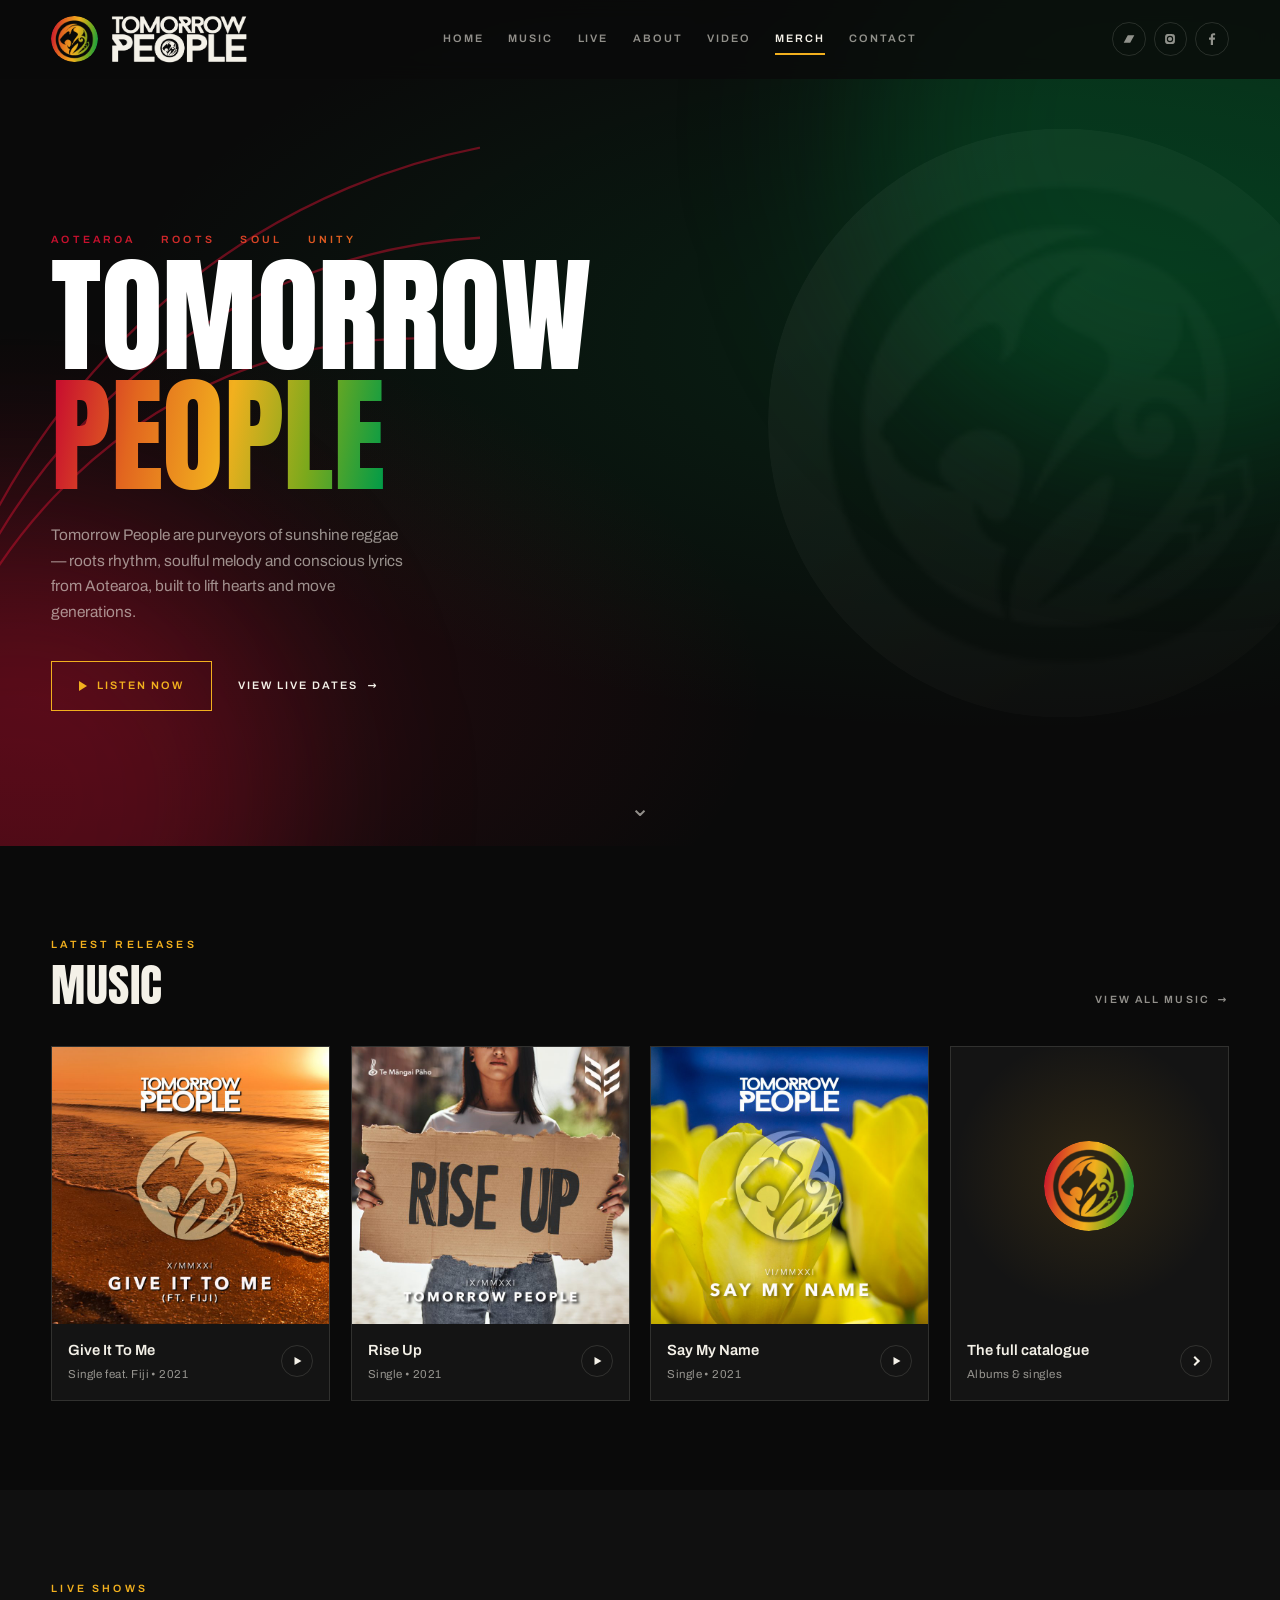
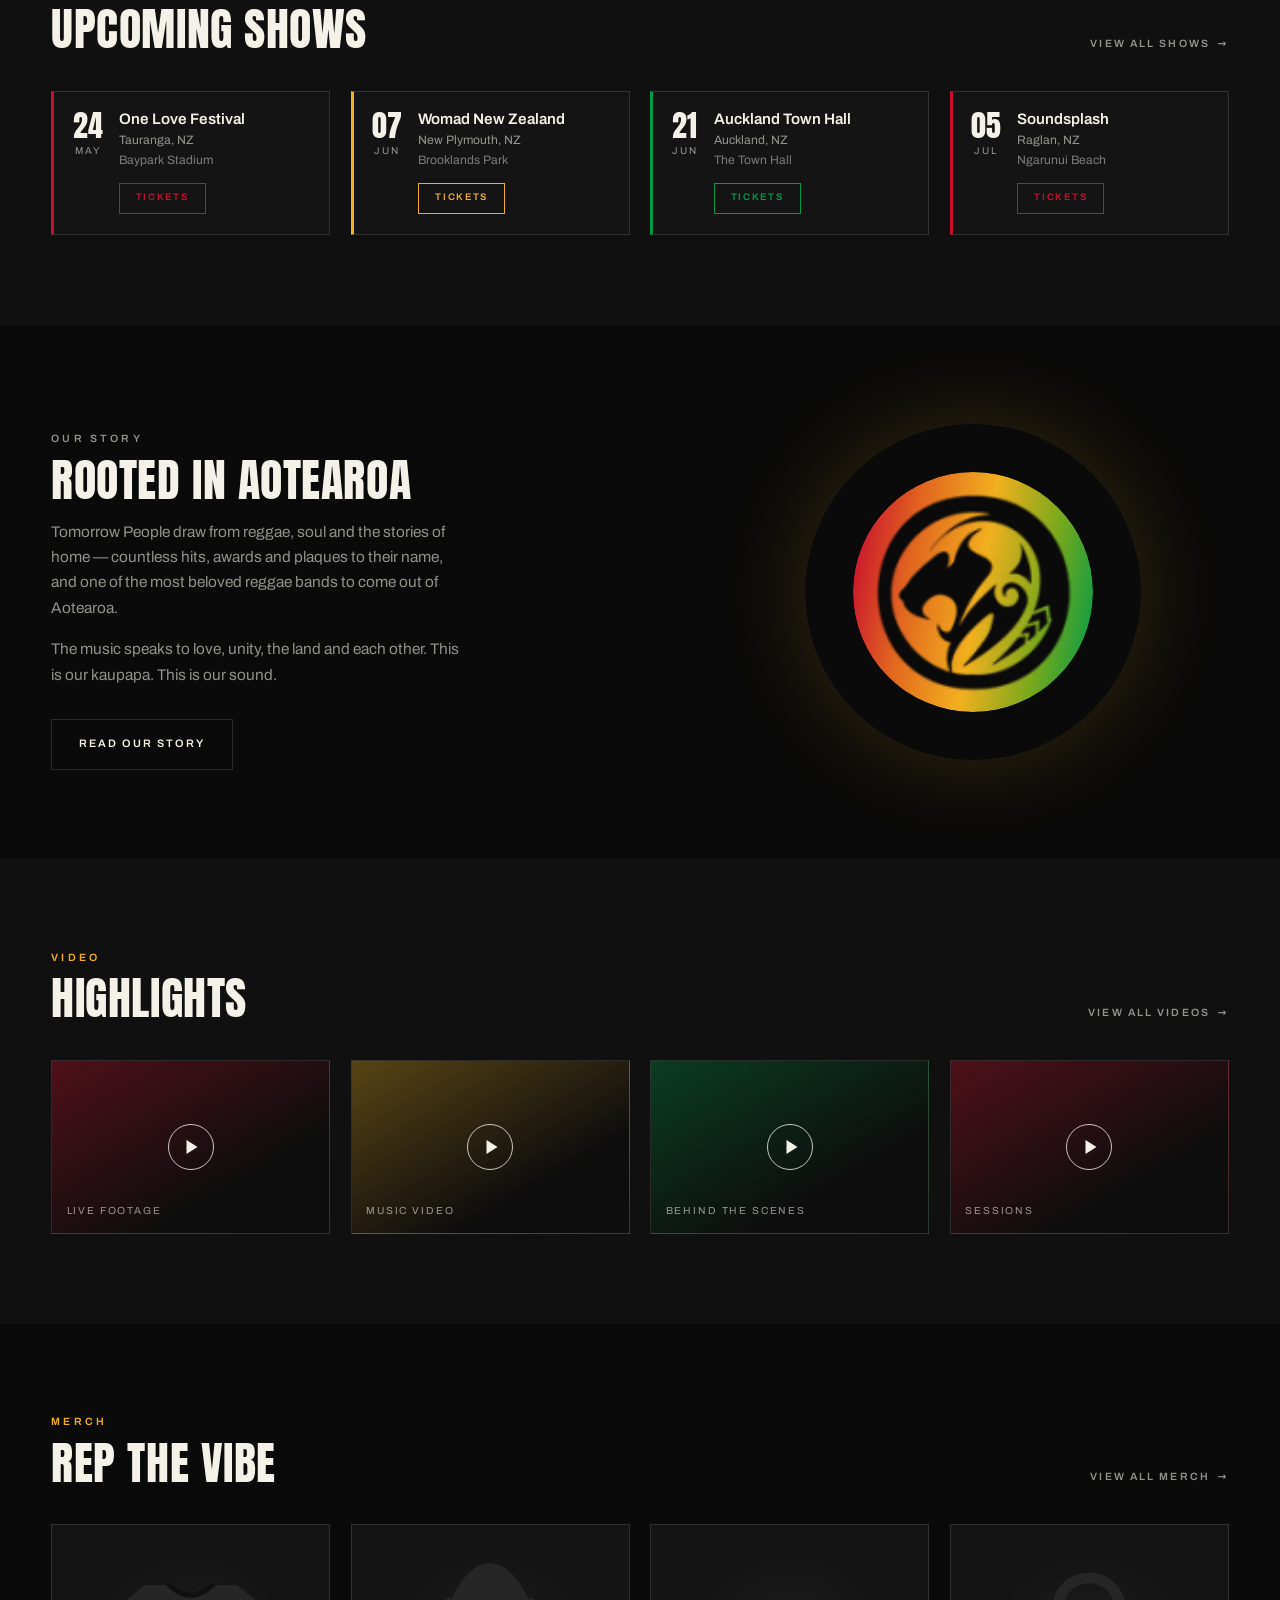
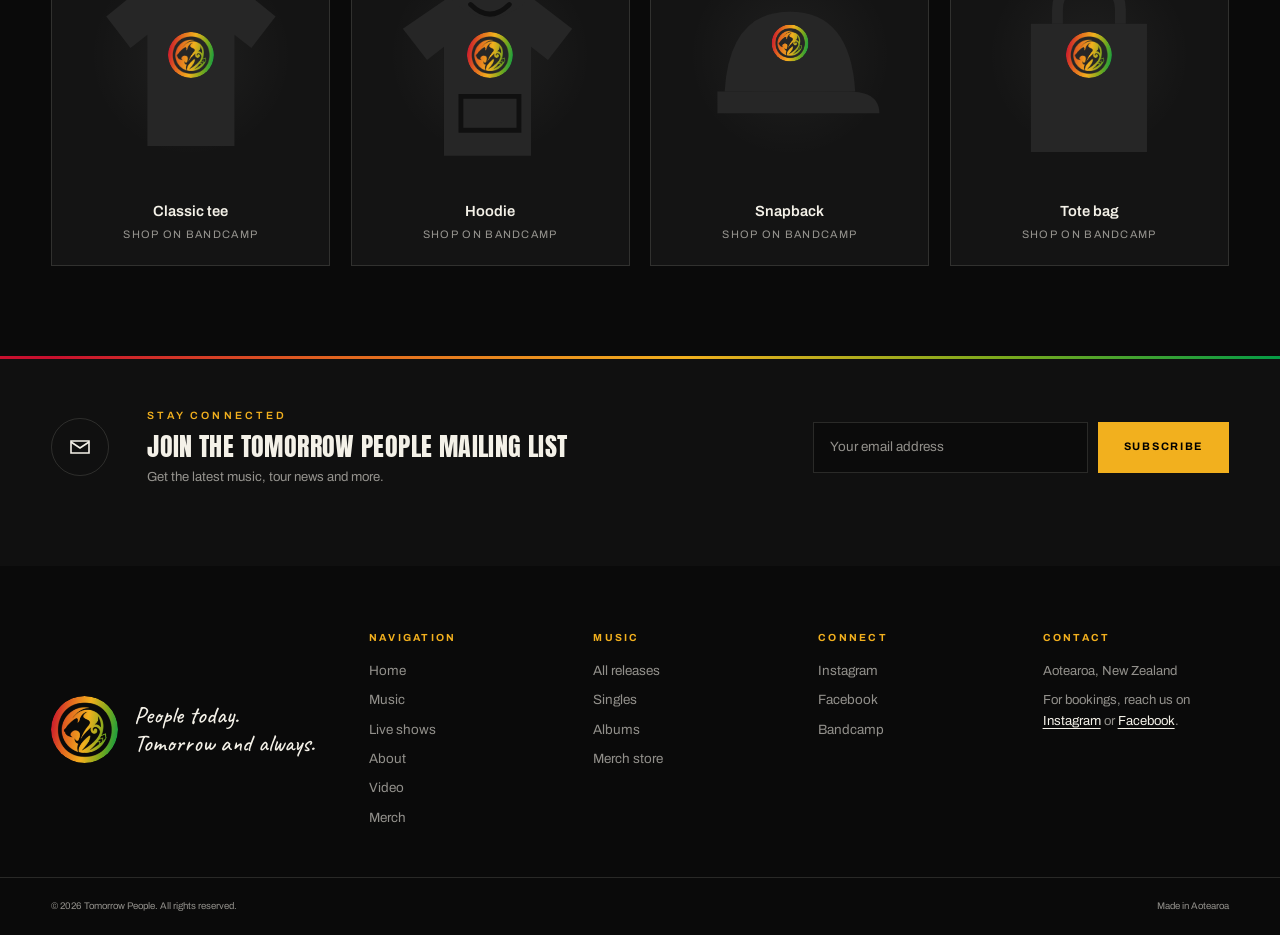
==== commit 7f6ffe4b: "Hero: make "Tomorrow" white, keep "People" in the reggae gradient Co-Authored-By: Claude Opus 5 <nor" ====
--- a/index.html
+++ b/index.html
@@ -286,6 +286,7 @@
   -webkit-background-clip: text; background-clip: text;
   color: transparent;
 }
+.hero-white { color: #fff; }
 
 .head {
   display: flex; align-items: flex-end; justify-content: space-between;
@@ -886,7 +887,7 @@
 
     <div class="shell hero-inner">
       <p class="eyebrow eyebrow-rasta">Aotearoa <b>&bull;</b> Roots <b>&bull;</b> Soul <b>&bull;</b> Unity</p>
-      <h1 class="hero-title"><span class="rasta-text">Tomorrow</span><br><span class="rasta-text">People</span></h1>
+      <h1 class="hero-title"><span class="hero-white">Tomorrow</span><br><span class="rasta-text">People</span></h1>
       <p class="hero-lede">
         Tomorrow People are purveyors of sunshine reggae — roots rhythm,
         soulful melody and conscious lyrics from Aotearoa, built to lift
